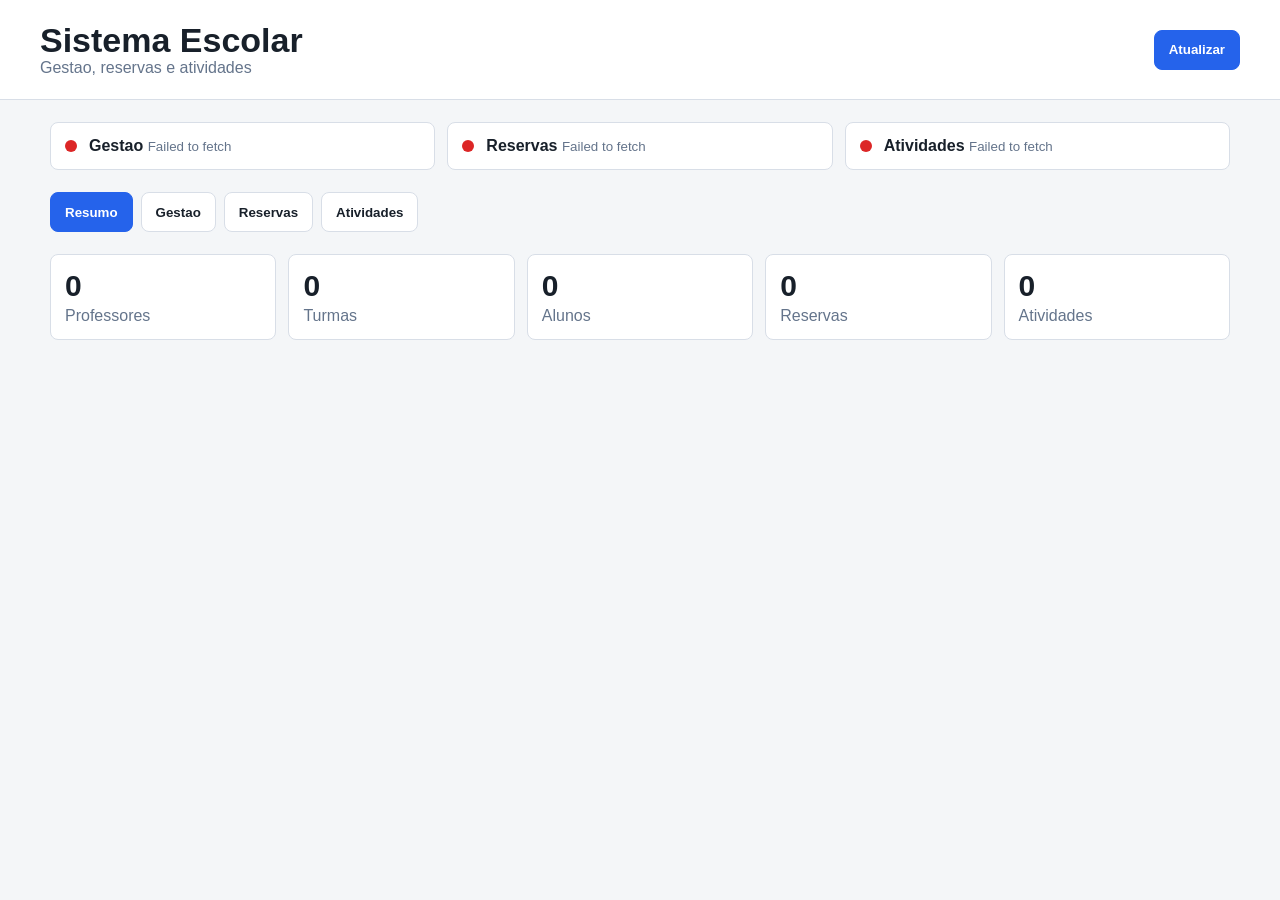
==== index.html @ 0e378793 "convertendo para site statico render" ====
<!doctype html>
<html lang="pt-BR">
  <head>
    <meta charset="utf-8">
    <meta name="viewport" content="width=device-width, initial-scale=1">
    <title>Sistema Escolar</title>
    <link rel="stylesheet" href="/static/styles.css">
  </head>
  <body>
    <script src="/config.js"></script>

    <header class="topbar">
      <div>
        <h1>Sistema Escolar</h1>
        <p>Gestao, reservas e atividades</p>
      </div>
      <button id="refreshAll" class="primary">Atualizar</button>
    </header>

    <main>
      <section class="status-grid" aria-label="Status dos servicos">
        <article class="status-card">
          <span class="status-dot" id="gestaoDot"></span>
          <div>
            <strong>Gestao</strong>
            <small id="gestaoStatus">verificando...</small>
          </div>
        </article>
        <article class="status-card">
          <span class="status-dot" id="reservaDot"></span>
          <div>
            <strong>Reservas</strong>
            <small id="reservaStatus">verificando...</small>
          </div>
        </article>
        <article class="status-card">
          <span class="status-dot" id="atividadeDot"></span>
          <div>
            <strong>Atividades</strong>
            <small id="atividadeStatus">verificando...</small>
          </div>
        </article>
      </section>

      <nav class="tabs" aria-label="Secoes">
        <button class="tab active" data-tab="overview">Resumo</button>
        <button class="tab" data-tab="gestao">Gestao</button>
        <button class="tab" data-tab="reservas">Reservas</button>
        <button class="tab" data-tab="atividades">Atividades</button>
      </nav>

      <section id="overview" class="panel active">
        <div class="metrics">
          <article>
            <span id="professoresCount">0</span>
            <p>Professores</p>
          </article>
          <article>
            <span id="turmasCount">0</span>
            <p>Turmas</p>
          </article>
          <article>
            <span id="alunosCount">0</span>
            <p>Alunos</p>
          </article>
          <article>
            <span id="reservasCount">0</span>
            <p>Reservas</p>
          </article>
          <article>
            <span id="atividadesCount">0</span>
            <p>Atividades</p>
          </article>
        </div>
      </section>

      <section id="gestao" class="panel">
        <div id="gestaoMessage" class="message"></div>
        <div class="split">
          <div>
            <h2>Professores</h2>
            <div id="professoresList" class="table-wrap"></div>
          </div>
          <div>
            <h2>Turmas</h2>
            <div id="turmasList" class="table-wrap"></div>
          </div>
        </div>
        <h2>Alunos</h2>
        <div id="alunosList" class="table-wrap"></div>
      </section>

      <section id="reservas" class="panel">
        <form id="reservaForm" class="form-row">
          <label>Turma ID<input name="turma_id" type="number" min="1" required></label>
          <label>Sala<input name="sala" required></label>
          <label>Data<input name="data" type="date" required></label>
          <label>Inicio<input name="hora_inicio" type="time" required></label>
          <label>Fim<input name="hora_fim" type="time" required></label>
          <button class="primary" type="submit">Criar reserva</button>
        </form>
        <div id="reservaMessage" class="message"></div>
        <div id="reservasList" class="table-wrap"></div>
      </section>

      <section id="atividades" class="panel">
        <form id="atividadeForm" class="form-row">
          <label>Professor ID<input name="id_professor" type="number" min="1" required></label>
          <label>Atividade<input name="nome_atividade" required></label>
          <label>Nota<input name="nota" type="number" step="0.1" min="0" max="10" required></label>
          <button class="primary" type="submit">Criar atividade</button>
        </form>
        <div id="atividadeMessage" class="message"></div>
        <div id="atividadesList" class="table-wrap"></div>
      </section>
    </main>

    <script src="/static/app.js"></script>
  </body>
</html>
---- static/styles.css ----
:root {
  --bg: #f4f6f8;
  --surface: #ffffff;
  --text: #18202a;
  --muted: #64748b;
  --line: #d8dee7;
  --primary: #2563eb;
  --primary-dark: #1d4ed8;
  --ok: #16a34a;
  --bad: #dc2626;
  --warn: #f59e0b;
}

* {
  box-sizing: border-box;
}

body {
  margin: 0;
  background: var(--bg);
  color: var(--text);
  font-family: Arial, Helvetica, sans-serif;
}

.topbar {
  display: flex;
  align-items: center;
  justify-content: space-between;
  gap: 16px;
  padding: 22px clamp(16px, 4vw, 40px);
  background: var(--surface);
  border-bottom: 1px solid var(--line);
}

h1,
h2,
p {
  margin: 0;
}

h1 {
  font-size: clamp(24px, 4vw, 34px);
  line-height: 1.1;
}

h2 {
  margin: 22px 0 12px;
  font-size: 18px;
}

.topbar p,
small,
.metrics p {
  color: var(--muted);
}

main {
  width: min(1180px, calc(100vw - 32px));
  margin: 22px auto 48px;
}

.status-grid {
  display: grid;
  grid-template-columns: repeat(3, minmax(0, 1fr));
  gap: 12px;
}

.status-card,
.metrics article {
  background: var(--surface);
  border: 1px solid var(--line);
  border-radius: 8px;
  padding: 14px;
}

.status-card {
  display: flex;
  align-items: center;
  gap: 12px;
}

.status-dot {
  width: 12px;
  height: 12px;
  flex: 0 0 12px;
  border-radius: 999px;
  background: var(--warn);
}

.status-dot.ok {
  background: var(--ok);
}

.status-dot.bad {
  background: var(--bad);
}

.tabs {
  display: flex;
  gap: 8px;
  margin: 22px 0;
  overflow-x: auto;
}

.tab,
.primary,
.danger {
  min-height: 40px;
  border: 1px solid var(--line);
  border-radius: 8px;
  padding: 0 14px;
  font-weight: 700;
  cursor: pointer;
}

.tab {
  background: var(--surface);
  color: var(--text);
}

.tab.active,
.primary {
  background: var(--primary);
  border-color: var(--primary);
  color: white;
}

.primary:hover {
  background: var(--primary-dark);
}

.danger {
  background: #fee2e2;
  border-color: #fecaca;
  color: #991b1b;
}

.danger:hover {
  background: #fecaca;
}

.small {
  min-height: 32px;
  padding: 0 10px;
}

button:disabled {
  cursor: not-allowed;
  opacity: 0.65;
}

.panel {
  display: none;
}

.panel.active {
  display: block;
}

.metrics {
  display: grid;
  grid-template-columns: repeat(5, minmax(0, 1fr));
  gap: 12px;
}

.metrics span {
  display: block;
  margin-bottom: 4px;
  font-size: 30px;
  font-weight: 800;
}

.split {
  display: grid;
  grid-template-columns: repeat(2, minmax(0, 1fr));
  gap: 18px;
}

.table-wrap {
  overflow-x: auto;
  background: var(--surface);
  border: 1px solid var(--line);
  border-radius: 8px;
}

.empty {
  padding: 14px;
  color: var(--muted);
}

table {
  width: 100%;
  border-collapse: collapse;
  min-width: 420px;
}

th,
td {
  padding: 11px 12px;
  border-bottom: 1px solid var(--line);
  text-align: left;
  vertical-align: top;
}

th {
  color: var(--muted);
  font-size: 12px;
  text-transform: uppercase;
}

tr:last-child td {
  border-bottom: 0;
}

.form-row {
  display: grid;
  grid-template-columns: repeat(5, minmax(120px, 1fr)) auto;
  gap: 10px;
  align-items: end;
  margin-bottom: 12px;
}

label {
  display: grid;
  gap: 6px;
  color: var(--muted);
  font-size: 13px;
  font-weight: 700;
}

input {
  min-height: 40px;
  border: 1px solid var(--line);
  border-radius: 8px;
  padding: 0 10px;
  color: var(--text);
  background: white;
}

.message {
  min-height: 24px;
  margin: 8px 0;
  font-weight: 700;
}

.message.ok {
  color: var(--ok);
}

.message.bad {
  color: var(--bad);
}

@media (max-width: 820px) {
  .topbar {
    align-items: flex-start;
    flex-direction: column;
  }

  .status-grid,
  .metrics,
  .split,
  .form-row {
    grid-template-columns: 1fr;
  }

  .primary {
    width: 100%;
  }
}
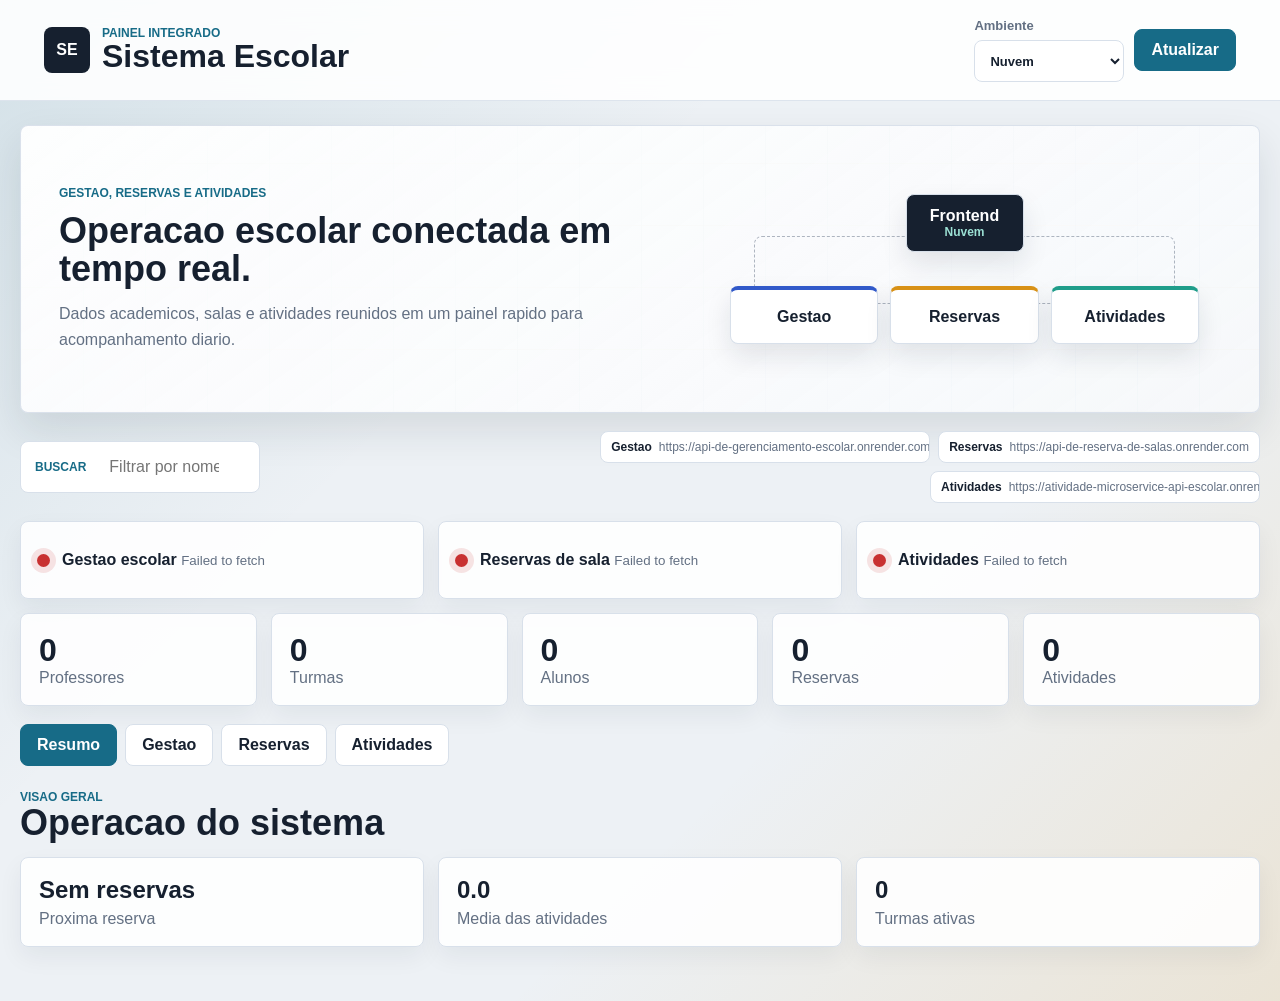
==== commit 2796973c: "feat: redesign school system dashboard" ====
--- a/index.html
+++ b/index.html
@@ -1,120 +1,237 @@
 <!doctype html>
 <html lang="pt-BR">
-  <head>
-    <meta charset="utf-8">
-    <meta name="viewport" content="width=device-width, initial-scale=1">
-    <title>Sistema Escolar</title>
-    <link rel="stylesheet" href="/static/styles.css">
-  </head>
-  <body>
-    <script src="/config.js"></script>
-
-    <header class="topbar">
+
+<head>
+  <meta charset="utf-8">
+  <meta name="viewport" content="width=device-width, initial-scale=1">
+  <title>Sistema Escolar</title>
+  <link rel="stylesheet" href="static/styles.css">
+</head>
+
+<body>
+  <script src="/config.js"></script>
+
+  <header class="shell-header">
+    <div class="brand-block">
+      <span class="brand-mark" aria-hidden="true">SE</span>
       <div>
+        <p class="eyebrow">Painel integrado</p>
         <h1>Sistema Escolar</h1>
-        <p>Gestao, reservas e atividades</p>
-      </div>
-      <button id="refreshAll" class="primary">Atualizar</button>
-    </header>
-
-    <main>
-      <section class="status-grid" aria-label="Status dos servicos">
-        <article class="status-card">
-          <span class="status-dot" id="gestaoDot"></span>
-          <div>
-            <strong>Gestao</strong>
-            <small id="gestaoStatus">verificando...</small>
+      </div>
+    </div>
+
+    <div class="header-actions">
+      <label class="field compact">
+        <span>Ambiente</span>
+        <select id="environmentSelect">
+          <option value="render">Nuvem</option>
+          <option value="local">Local</option>
+        </select>
+      </label>
+      <button id="refreshAll" class="button primary" type="button">Atualizar</button>
+    </div>
+  </header>
+
+  <main class="app-shell">
+    <section class="hero-panel">
+      <div class="hero-copy">
+        <p class="eyebrow">Gestao, reservas e atividades</p>
+        <h2>Operacao escolar conectada em tempo real.</h2>
+        <p class="hero-text">Dados academicos, salas e atividades reunidos em um painel rapido para acompanhamento diario.</p>
+      </div>
+
+      <div class="topology" aria-label="Conexoes entre os servicos">
+        <div class="node main-node">
+          <span>Frontend</span>
+          <strong id="currentTargetLabel">Nuvem</strong>
+        </div>
+        <div class="link-row">
+          <div class="node gestao-node">Gestao</div>
+          <div class="node reserva-node">Reservas</div>
+          <div class="node atividade-node">Atividades</div>
+        </div>
+      </div>
+    </section>
+
+    <section class="command-bar">
+      <div class="search-box">
+        <span aria-hidden="true">Buscar</span>
+        <input id="globalSearch" type="search" placeholder="Filtrar por nome, turma, sala, atividade ou ID">
+      </div>
+      <div class="endpoint-strip" id="endpointStrip"></div>
+    </section>
+
+    <section class="status-grid" aria-label="Status dos servicos">
+      <article class="status-card">
+        <span class="status-dot" id="gestaoDot"></span>
+        <div>
+          <strong>Gestao escolar</strong>
+          <small id="gestaoStatus">verificando...</small>
+        </div>
+      </article>
+      <article class="status-card">
+        <span class="status-dot" id="reservaDot"></span>
+        <div>
+          <strong>Reservas de sala</strong>
+          <small id="reservaStatus">verificando...</small>
+        </div>
+      </article>
+      <article class="status-card">
+        <span class="status-dot" id="atividadeDot"></span>
+        <div>
+          <strong>Atividades</strong>
+          <small id="atividadeStatus">verificando...</small>
+        </div>
+      </article>
+    </section>
+
+    <section class="metrics" aria-label="Resumo dos registros">
+      <article>
+        <span id="professoresCount">0</span>
+        <p>Professores</p>
+      </article>
+      <article>
+        <span id="turmasCount">0</span>
+        <p>Turmas</p>
+      </article>
+      <article>
+        <span id="alunosCount">0</span>
+        <p>Alunos</p>
+      </article>
+      <article>
+        <span id="reservasCount">0</span>
+        <p>Reservas</p>
+      </article>
+      <article>
+        <span id="atividadesCount">0</span>
+        <p>Atividades</p>
+      </article>
+    </section>
+
+    <nav class="tabs" aria-label="Secoes">
+      <button class="tab active" data-tab="overview" type="button">Resumo</button>
+      <button class="tab" data-tab="gestao" type="button">Gestao</button>
+      <button class="tab" data-tab="reservas" type="button">Reservas</button>
+      <button class="tab" data-tab="atividades" type="button">Atividades</button>
+    </nav>
+
+    <section id="overview" class="panel active">
+      <div class="section-heading">
+        <div>
+          <p class="eyebrow">Visao geral</p>
+          <h2>Operacao do sistema</h2>
+        </div>
+      </div>
+      <div class="insight-grid">
+        <article class="insight-card">
+          <strong id="nextReserva">Sem reservas</strong>
+          <span>Proxima reserva</span>
+        </article>
+        <article class="insight-card">
+          <strong id="avgNota">0.0</strong>
+          <span>Media das atividades</span>
+        </article>
+        <article class="insight-card">
+          <strong id="activeTurmas">0</strong>
+          <span>Turmas ativas</span>
+        </article>
+      </div>
+    </section>
+
+    <section id="gestao" class="panel">
+      <div class="section-heading">
+        <div>
+          <p class="eyebrow">Cadastros base</p>
+          <h2>Gestao escolar</h2>
+        </div>
+      </div>
+      <div id="gestaoMessage" class="message"></div>
+
+      <div class="form-grid three">
+        <form id="professorForm" class="form-card">
+          <h3>Novo professor</h3>
+          <label class="field">Nome<input name="nome" required></label>
+          <label class="field">Disciplina<input name="disciplina" required></label>
+          <button class="button primary" type="submit">Criar professor</button>
+        </form>
+
+        <form id="turmaForm" class="form-card">
+          <h3>Nova turma</h3>
+          <label class="field">Nome<input name="nome" required></label>
+          <label class="field">Turno<input name="turno" required></label>
+          <label class="field">Professor<select name="professor_id" required></select></label>
+          <button class="button primary" type="submit">Criar turma</button>
+        </form>
+
+        <form id="alunoForm" class="form-card">
+          <h3>Novo aluno</h3>
+          <label class="field">Nome<input name="nome" required></label>
+          <label class="field">Idade<input name="idade" type="number" min="1" required></label>
+          <label class="field">Turma<select name="turma_id" required></select></label>
+          <div class="inline-fields">
+            <label class="field">Nota 1<input name="nota_primeiro_semestre" type="number" step="0.1" min="0" max="10" required></label>
+            <label class="field">Nota 2<input name="nota_segundo_semestre" type="number" step="0.1" min="0" max="10" required></label>
           </div>
-        </article>
-        <article class="status-card">
-          <span class="status-dot" id="reservaDot"></span>
-          <div>
-            <strong>Reservas</strong>
-            <small id="reservaStatus">verificando...</small>
-          </div>
-        </article>
-        <article class="status-card">
-          <span class="status-dot" id="atividadeDot"></span>
-          <div>
-            <strong>Atividades</strong>
-            <small id="atividadeStatus">verificando...</small>
-          </div>
-        </article>
-      </section>
-
-      <nav class="tabs" aria-label="Secoes">
-        <button class="tab active" data-tab="overview">Resumo</button>
-        <button class="tab" data-tab="gestao">Gestao</button>
-        <button class="tab" data-tab="reservas">Reservas</button>
-        <button class="tab" data-tab="atividades">Atividades</button>
-      </nav>
-
-      <section id="overview" class="panel active">
-        <div class="metrics">
-          <article>
-            <span id="professoresCount">0</span>
-            <p>Professores</p>
-          </article>
-          <article>
-            <span id="turmasCount">0</span>
-            <p>Turmas</p>
-          </article>
-          <article>
-            <span id="alunosCount">0</span>
-            <p>Alunos</p>
-          </article>
-          <article>
-            <span id="reservasCount">0</span>
-            <p>Reservas</p>
-          </article>
-          <article>
-            <span id="atividadesCount">0</span>
-            <p>Atividades</p>
-          </article>
-        </div>
-      </section>
-
-      <section id="gestao" class="panel">
-        <div id="gestaoMessage" class="message"></div>
-        <div class="split">
-          <div>
-            <h2>Professores</h2>
-            <div id="professoresList" class="table-wrap"></div>
-          </div>
-          <div>
-            <h2>Turmas</h2>
-            <div id="turmasList" class="table-wrap"></div>
-          </div>
-        </div>
-        <h2>Alunos</h2>
-        <div id="alunosList" class="table-wrap"></div>
-      </section>
-
-      <section id="reservas" class="panel">
-        <form id="reservaForm" class="form-row">
-          <label>Turma ID<input name="turma_id" type="number" min="1" required></label>
-          <label>Sala<input name="sala" required></label>
-          <label>Data<input name="data" type="date" required></label>
-          <label>Inicio<input name="hora_inicio" type="time" required></label>
-          <label>Fim<input name="hora_fim" type="time" required></label>
-          <button class="primary" type="submit">Criar reserva</button>
+          <button class="button primary" type="submit">Criar aluno</button>
         </form>
-        <div id="reservaMessage" class="message"></div>
-        <div id="reservasList" class="table-wrap"></div>
-      </section>
-
-      <section id="atividades" class="panel">
-        <form id="atividadeForm" class="form-row">
-          <label>Professor ID<input name="id_professor" type="number" min="1" required></label>
-          <label>Atividade<input name="nome_atividade" required></label>
-          <label>Nota<input name="nota" type="number" step="0.1" min="0" max="10" required></label>
-          <button class="primary" type="submit">Criar atividade</button>
-        </form>
-        <div id="atividadeMessage" class="message"></div>
-        <div id="atividadesList" class="table-wrap"></div>
-      </section>
-    </main>
-
-    <script src="/static/app.js"></script>
-  </body>
+      </div>
+
+      <div class="data-layout">
+        <article>
+          <h3>Professores</h3>
+          <div id="professoresList" class="table-wrap"></div>
+        </article>
+        <article>
+          <h3>Turmas</h3>
+          <div id="turmasList" class="table-wrap"></div>
+        </article>
+        <article class="wide">
+          <h3>Alunos</h3>
+          <div id="alunosList" class="table-wrap"></div>
+        </article>
+      </div>
+    </section>
+
+    <section id="reservas" class="panel">
+      <div class="section-heading">
+        <div>
+          <p class="eyebrow">Salas e horarios</p>
+          <h2>Reservas</h2>
+        </div>
+      </div>
+      <form id="reservaForm" class="form-card horizontal">
+        <label class="field">Turma<select name="turma_id" required></select></label>
+        <label class="field">Sala<input name="sala" required></label>
+        <label class="field">Data<input name="data" type="date" required></label>
+        <label class="field">Inicio<input name="hora_inicio" type="time" required></label>
+        <label class="field">Fim<input name="hora_fim" type="time" required></label>
+        <button class="button primary" type="submit">Criar reserva</button>
+      </form>
+      <div id="reservaMessage" class="message"></div>
+      <div id="reservasList" class="table-wrap"></div>
+    </section>
+
+    <section id="atividades" class="panel">
+      <div class="section-heading">
+        <div>
+          <p class="eyebrow">Notas e entregas</p>
+          <h2>Atividades</h2>
+        </div>
+      </div>
+      <form id="atividadeForm" class="form-card horizontal">
+        <label class="field">Professor<select name="id_professor" required></select></label>
+        <label class="field">Atividade<input name="nome_atividade" required></label>
+        <label class="field">Nota<input name="nota" type="number" step="0.1" min="0" max="10" required></label>
+        <button class="button primary" type="submit">Criar atividade</button>
+      </form>
+      <div id="atividadeMessage" class="message"></div>
+      <div id="atividadesList" class="table-wrap"></div>
+    </section>
+  </main>
+
+  <div id="toast" class="toast" role="status" aria-live="polite"></div>
+
+  <script src="/static/app.js"></script>
+</body>
+
 </html>
--- a/static/styles.css
+++ b/static/styles.css
@@ -1,14 +1,20 @@
 :root {
-  --bg: #f4f6f8;
+  --bg: #edf1f5;
   --surface: #ffffff;
-  --text: #18202a;
-  --muted: #64748b;
-  --line: #d8dee7;
-  --primary: #2563eb;
-  --primary-dark: #1d4ed8;
-  --ok: #16a34a;
-  --bad: #dc2626;
-  --warn: #f59e0b;
+  --surface-strong: #f8fafc;
+  --ink: #16202f;
+  --muted: #637083;
+  --line: #d8e0ea;
+  --primary: #176b87;
+  --primary-dark: #0f536b;
+  --teal: #1f9d8a;
+  --amber: #d89116;
+  --rose: #c2415d;
+  --blue: #3159c9;
+  --ok: #16834a;
+  --bad: #c83131;
+  --warn: #d89116;
+  --shadow: 0 18px 40px rgba(22, 32, 47, 0.11);
 }
 
 * {
@@ -17,131 +23,367 @@
 
 body {
   margin: 0;
-  background: var(--bg);
-  color: var(--text);
-  font-family: Arial, Helvetica, sans-serif;
-}
-
-.topbar {
+  min-height: 100vh;
+  background:
+    linear-gradient(135deg, rgba(23, 107, 135, 0.12), transparent 36%),
+    linear-gradient(315deg, rgba(216, 145, 22, 0.14), transparent 34%),
+    var(--bg);
+  color: var(--ink);
+  font-family: Inter, "Segoe UI", Arial, Helvetica, sans-serif;
+}
+
+button,
+input,
+select {
+  font: inherit;
+}
+
+h1,
+h2,
+h3,
+p {
+  margin: 0;
+}
+
+.shell-header {
+  position: sticky;
+  top: 0;
+  z-index: 10;
   display: flex;
   align-items: center;
   justify-content: space-between;
-  gap: 16px;
-  padding: 22px clamp(16px, 4vw, 40px);
-  background: var(--surface);
-  border-bottom: 1px solid var(--line);
-}
-
-h1,
-h2,
-p {
-  margin: 0;
-}
-
-h1 {
-  font-size: clamp(24px, 4vw, 34px);
-  line-height: 1.1;
-}
-
-h2 {
-  margin: 22px 0 12px;
-  font-size: 18px;
-}
-
-.topbar p,
-small,
-.metrics p {
-  color: var(--muted);
-}
-
-main {
-  width: min(1180px, calc(100vw - 32px));
-  margin: 22px auto 48px;
-}
-
-.status-grid {
-  display: grid;
-  grid-template-columns: repeat(3, minmax(0, 1fr));
-  gap: 12px;
-}
-
+  gap: 18px;
+  padding: 18px clamp(16px, 4vw, 44px);
+  background: rgba(255, 255, 255, 0.88);
+  border-bottom: 1px solid rgba(216, 224, 234, 0.86);
+  backdrop-filter: blur(14px);
+}
+
+.brand-block,
+.header-actions,
 .status-card,
-.metrics article {
-  background: var(--surface);
-  border: 1px solid var(--line);
-  border-radius: 8px;
-  padding: 14px;
-}
-
-.status-card {
+.brand-mark,
+.command-bar,
+.search-box,
+.topology,
+.node,
+.tabs {
   display: flex;
   align-items: center;
-  gap: 12px;
+}
+
+.brand-block {
+  gap: 12px;
+}
+
+.brand-mark {
+  justify-content: center;
+  width: 46px;
+  height: 46px;
+  border-radius: 8px;
+  background: var(--ink);
+  color: white;
+  font-weight: 900;
+  letter-spacing: 0;
+}
+
+.eyebrow {
+  color: var(--primary);
+  font-size: 12px;
+  font-weight: 800;
+  letter-spacing: 0;
+  text-transform: uppercase;
+}
+
+h1 {
+  font-size: clamp(22px, 3vw, 32px);
+  line-height: 1.05;
+}
+
+h2 {
+  font-size: clamp(22px, 3vw, 36px);
+  line-height: 1.08;
+}
+
+h3 {
+  font-size: 16px;
+}
+
+.header-actions {
+  gap: 10px;
+}
+
+.app-shell {
+  width: min(1240px, calc(100vw - 32px));
+  margin: 24px auto 54px;
+}
+
+.hero-panel {
+  display: grid;
+  grid-template-columns: minmax(0, 1.1fr) minmax(320px, 0.9fr);
+  gap: 22px;
+  min-height: 260px;
+  padding: clamp(22px, 4vw, 38px);
+  overflow: hidden;
+  border: 1px solid rgba(216, 224, 234, 0.95);
+  border-radius: 8px;
+  background:
+    linear-gradient(145deg, rgba(255, 255, 255, 0.94), rgba(248, 250, 252, 0.8)),
+    repeating-linear-gradient(90deg, rgba(23, 107, 135, 0.08) 0 1px, transparent 1px 62px),
+    repeating-linear-gradient(0deg, rgba(216, 145, 22, 0.08) 0 1px, transparent 1px 62px);
+  box-shadow: var(--shadow);
+}
+
+.hero-copy {
+  display: grid;
+  align-content: center;
+  gap: 12px;
+}
+
+.hero-text {
+  max-width: 720px;
+  color: var(--muted);
+  font-size: 16px;
+  line-height: 1.6;
+}
+
+.topology {
+  position: relative;
+  justify-content: center;
+  flex-direction: column;
+  gap: 34px;
+  min-height: 210px;
+  padding: 22px;
+}
+
+.topology::before {
+  content: "";
+  position: absolute;
+  inset: 72px 46px 70px;
+  border: 1px dashed rgba(99, 112, 131, 0.5);
+  border-radius: 8px;
+}
+
+.node {
+  position: relative;
+  z-index: 1;
+  justify-content: center;
+  min-width: 118px;
+  min-height: 58px;
+  padding: 12px 16px;
+  border: 1px solid var(--line);
+  border-radius: 8px;
+  background: var(--surface);
+  box-shadow: 0 12px 26px rgba(22, 32, 47, 0.1);
+  color: var(--ink);
+  font-weight: 800;
+  text-align: center;
+}
+
+.main-node {
+  flex-direction: column;
+  background: var(--ink);
+  color: white;
+}
+
+.main-node strong {
+  color: #9be0d4;
+  font-size: 12px;
+}
+
+.link-row {
+  display: grid;
+  grid-template-columns: repeat(3, minmax(88px, 1fr));
+  gap: 12px;
+  width: 100%;
+}
+
+.gestao-node {
+  border-top: 4px solid var(--blue);
+}
+
+.reserva-node {
+  border-top: 4px solid var(--amber);
+}
+
+.atividade-node {
+  border-top: 4px solid var(--teal);
+}
+
+.command-bar {
+  justify-content: space-between;
+  gap: 12px;
+  margin: 18px 0;
+}
+
+.search-box {
+  flex: 1;
+  min-width: 240px;
+  gap: 12px;
+  min-height: 52px;
+  padding: 0 14px;
+  border: 1px solid var(--line);
+  border-radius: 8px;
+  background: var(--surface);
+}
+
+.search-box span {
+  color: var(--primary);
+  font-size: 12px;
+  font-weight: 900;
+  text-transform: uppercase;
+}
+
+.search-box input {
+  width: 100%;
+  border: 0;
+  outline: 0;
+  background: transparent;
+}
+
+.endpoint-strip {
+  display: flex;
+  flex-wrap: wrap;
+  gap: 8px;
+  justify-content: flex-end;
+}
+
+.endpoint-strip span,
+.badge {
+  display: inline-flex;
+  align-items: center;
+  gap: 7px;
+  min-height: 32px;
+  max-width: 330px;
+  padding: 0 10px;
+  overflow: hidden;
+  border: 1px solid var(--line);
+  border-radius: 8px;
+  background: var(--surface);
+  color: var(--muted);
+  font-size: 12px;
+  white-space: nowrap;
+  text-overflow: ellipsis;
+}
+
+.endpoint-strip strong {
+  color: var(--ink);
+}
+
+.status-grid,
+.metrics,
+.insight-grid,
+.form-grid,
+.data-layout {
+  display: grid;
+  gap: 14px;
+}
+
+.status-grid {
+  grid-template-columns: repeat(3, minmax(0, 1fr));
+}
+
+.status-card,
+.metrics article,
+.insight-card,
+.form-card,
+.data-layout article {
+  border: 1px solid var(--line);
+  border-radius: 8px;
+  background: rgba(255, 255, 255, 0.9);
+  box-shadow: 0 10px 24px rgba(22, 32, 47, 0.06);
+}
+
+.status-card {
+  gap: 12px;
+  min-height: 78px;
+  padding: 16px;
+}
+
+.status-card small,
+.metrics p,
+.insight-card span {
+  color: var(--muted);
 }
 
 .status-dot {
-  width: 12px;
-  height: 12px;
-  flex: 0 0 12px;
+  width: 13px;
+  height: 13px;
+  flex: 0 0 13px;
   border-radius: 999px;
   background: var(--warn);
+  box-shadow: 0 0 0 6px rgba(216, 145, 22, 0.13);
 }
 
 .status-dot.ok {
   background: var(--ok);
+  box-shadow: 0 0 0 6px rgba(22, 131, 74, 0.13);
 }
 
 .status-dot.bad {
   background: var(--bad);
+  box-shadow: 0 0 0 6px rgba(200, 49, 49, 0.13);
+}
+
+.metrics {
+  grid-template-columns: repeat(5, minmax(0, 1fr));
+  margin: 14px 0;
+}
+
+.metrics article,
+.insight-card {
+  padding: 18px;
+}
+
+.metrics span {
+  display: block;
+  font-size: 32px;
+  font-weight: 900;
 }
 
 .tabs {
-  display: flex;
   gap: 8px;
-  margin: 22px 0;
+  margin: 18px 0;
   overflow-x: auto;
 }
 
 .tab,
-.primary,
-.danger {
-  min-height: 40px;
+.button {
+  min-height: 42px;
   border: 1px solid var(--line);
   border-radius: 8px;
-  padding: 0 14px;
-  font-weight: 700;
+  padding: 0 16px;
+  background: var(--surface);
+  color: var(--ink);
+  font-weight: 800;
   cursor: pointer;
 }
 
-.tab {
-  background: var(--surface);
-  color: var(--text);
-}
-
 .tab.active,
-.primary {
+.button.primary {
+  border-color: var(--primary);
   background: var(--primary);
-  border-color: var(--primary);
   color: white;
 }
 
-.primary:hover {
+.button.primary:hover {
   background: var(--primary-dark);
 }
 
-.danger {
-  background: #fee2e2;
-  border-color: #fecaca;
-  color: #991b1b;
-}
-
-.danger:hover {
-  background: #fecaca;
-}
-
-.small {
+.button.danger {
+  border-color: rgba(194, 65, 93, 0.3);
+  background: #fff1f3;
+  color: #9d2440;
+}
+
+.button.danger:hover {
+  background: #ffe1e7;
+}
+
+.button.small {
   min-height: 32px;
   padding: 0 10px;
+  font-size: 12px;
 }
 
 button:disabled {
@@ -157,53 +399,122 @@
   display: block;
 }
 
-.metrics {
-  display: grid;
-  grid-template-columns: repeat(5, minmax(0, 1fr));
-  gap: 12px;
-}
-
-.metrics span {
-  display: block;
-  margin-bottom: 4px;
-  font-size: 30px;
+.section-heading {
+  display: flex;
+  align-items: end;
+  justify-content: space-between;
+  gap: 12px;
+  margin: 24px 0 14px;
+}
+
+.insight-grid {
+  grid-template-columns: repeat(3, minmax(0, 1fr));
+}
+
+.insight-card {
+  display: grid;
+  gap: 6px;
+}
+
+.insight-card strong {
+  font-size: 24px;
+}
+
+.form-grid.three {
+  grid-template-columns: repeat(3, minmax(0, 1fr));
+}
+
+.form-card {
+  display: grid;
+  gap: 12px;
+  padding: 16px;
+}
+
+.form-card.horizontal {
+  grid-template-columns: repeat(5, minmax(120px, 1fr)) auto;
+  align-items: end;
+}
+
+.inline-fields {
+  display: grid;
+  grid-template-columns: repeat(2, minmax(0, 1fr));
+  gap: 10px;
+}
+
+.field {
+  display: grid;
+  gap: 7px;
+  color: var(--muted);
+  font-size: 13px;
   font-weight: 800;
 }
 
-.split {
-  display: grid;
+.field.compact {
+  min-width: 150px;
+}
+
+input,
+select {
+  min-height: 42px;
+  width: 100%;
+  border: 1px solid var(--line);
+  border-radius: 8px;
+  padding: 0 11px;
+  outline: 0;
+  background: white;
+  color: var(--ink);
+}
+
+input:focus,
+select:focus {
+  border-color: var(--primary);
+  box-shadow: 0 0 0 4px rgba(23, 107, 135, 0.13);
+}
+
+.data-layout {
   grid-template-columns: repeat(2, minmax(0, 1fr));
-  gap: 18px;
+  margin-top: 16px;
+}
+
+.data-layout article {
+  min-width: 0;
+  padding: 16px;
+}
+
+.data-layout .wide {
+  grid-column: 1 / -1;
 }
 
 .table-wrap {
+  margin-top: 12px;
   overflow-x: auto;
+  border: 1px solid var(--line);
+  border-radius: 8px;
   background: var(--surface);
-  border: 1px solid var(--line);
-  border-radius: 8px;
 }
 
 .empty {
-  padding: 14px;
+  padding: 18px;
   color: var(--muted);
 }
 
 table {
   width: 100%;
+  min-width: 560px;
   border-collapse: collapse;
-  min-width: 420px;
 }
 
 th,
 td {
-  padding: 11px 12px;
+  padding: 13px 14px;
   border-bottom: 1px solid var(--line);
   text-align: left;
-  vertical-align: top;
+  vertical-align: middle;
 }
 
 th {
   color: var(--muted);
+  background: var(--surface-strong);
   font-size: 12px;
   text-transform: uppercase;
 }
@@ -212,35 +523,30 @@
   border-bottom: 0;
 }
 
-.form-row {
-  display: grid;
-  grid-template-columns: repeat(5, minmax(120px, 1fr)) auto;
-  gap: 10px;
-  align-items: end;
-  margin-bottom: 12px;
-}
-
-label {
-  display: grid;
-  gap: 6px;
+tbody tr:hover {
+  background: #fbfdff;
+}
+
+.badge {
+  min-height: 26px;
+  border-color: transparent;
+  font-weight: 900;
+}
+
+.badge.ok {
+  background: rgba(22, 131, 74, 0.11);
+  color: var(--ok);
+}
+
+.badge.muted {
+  background: rgba(99, 112, 131, 0.12);
   color: var(--muted);
-  font-size: 13px;
-  font-weight: 700;
-}
-
-input {
-  min-height: 40px;
-  border: 1px solid var(--line);
-  border-radius: 8px;
-  padding: 0 10px;
-  color: var(--text);
-  background: white;
 }
 
 .message {
   min-height: 24px;
   margin: 8px 0;
-  font-weight: 700;
+  font-weight: 800;
 }
 
 .message.ok {
@@ -251,20 +557,90 @@
   color: var(--bad);
 }
 
-@media (max-width: 820px) {
-  .topbar {
-    align-items: flex-start;
+.toast {
+  position: fixed;
+  right: 18px;
+  bottom: 18px;
+  z-index: 20;
+  max-width: min(380px, calc(100vw - 36px));
+  padding: 13px 16px;
+  border-radius: 8px;
+  background: var(--ink);
+  color: white;
+  box-shadow: var(--shadow);
+  transform: translateY(20px);
+  opacity: 0;
+  pointer-events: none;
+  transition: 180ms ease;
+}
+
+.toast.show {
+  transform: translateY(0);
+  opacity: 1;
+}
+
+.toast.ok {
+  border-left: 5px solid var(--ok);
+}
+
+.toast.bad {
+  border-left: 5px solid var(--bad);
+}
+
+@media (max-width: 1040px) {
+  .hero-panel,
+  .form-grid.three,
+  .form-card.horizontal,
+  .data-layout {
+    grid-template-columns: 1fr;
+  }
+
+  .form-card.horizontal {
+    align-items: stretch;
+  }
+
+  .metrics {
+    grid-template-columns: repeat(3, minmax(0, 1fr));
+  }
+}
+
+@media (max-width: 760px) {
+  .shell-header,
+  .header-actions,
+  .command-bar {
+    align-items: stretch;
     flex-direction: column;
   }
 
   .status-grid,
   .metrics,
-  .split,
-  .form-row {
+  .insight-grid {
     grid-template-columns: 1fr;
   }
 
-  .primary {
+  .hero-panel {
+    min-height: auto;
+  }
+
+  .link-row {
+    grid-template-columns: 1fr;
+  }
+
+  .topology::before {
+    inset: 62px 34px 62px;
+  }
+
+  .button.primary,
+  .field.compact {
     width: 100%;
   }
-}
+
+  .endpoint-strip {
+    justify-content: stretch;
+  }
+
+  .endpoint-strip span {
+    max-width: none;
+    width: 100%;
+  }
+}
